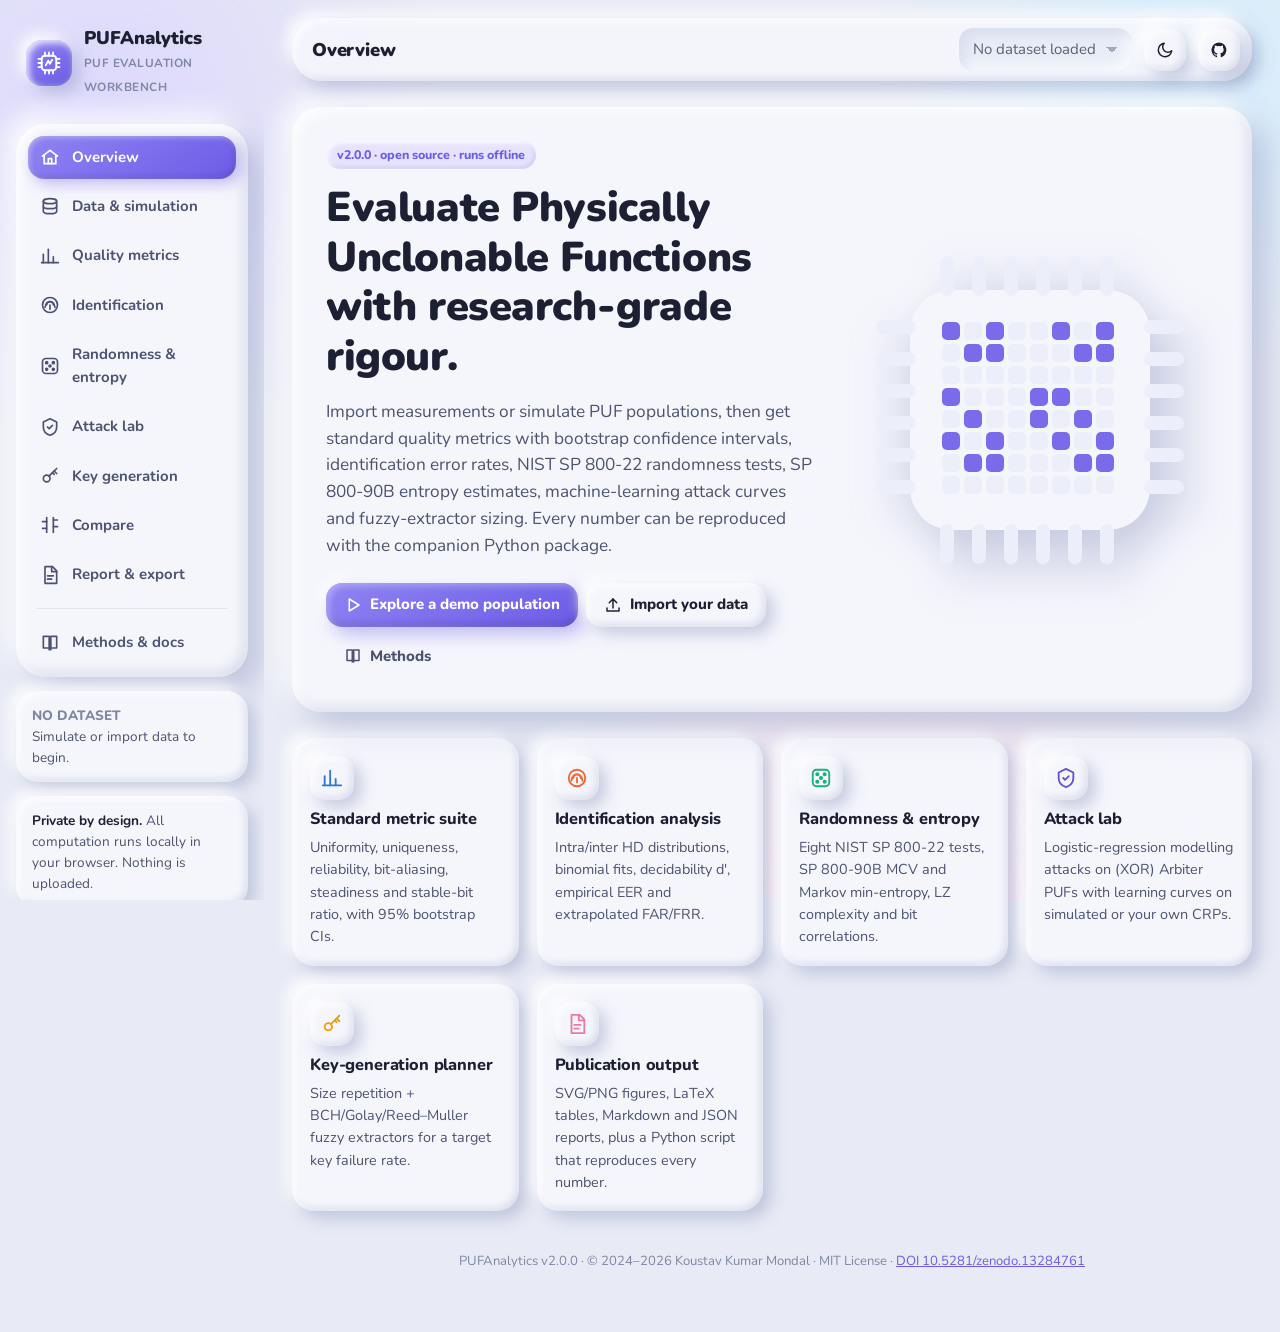
==== web/index.html @ c26ad5a9 "Add claymorphism web workbench, GitHub Pages deployment and cross-language parity tests - Static in-" ====
<!doctype html>
<html lang="en">
<head>
  <meta charset="utf-8">
  <meta name="viewport" content="width=device-width, initial-scale=1, viewport-fit=cover">
  <title>PUFAnalytics</title>
  <meta name="description" content="Research-grade, in-browser evaluation of Physically Unclonable Functions: uniqueness, reliability, bit-aliasing, NIST SP 800-22, SP 800-90B entropy, FAR/FRR, modelling attacks and fuzzy-extractor planning.">
  <meta name="author" content="Koustav Kumar Mondal">
  <meta name="theme-color" content="#6c5ce7">
  <meta property="og:title" content="PUFAnalytics — PUF evaluation workbench">
  <meta property="og:description" content="Evaluate, compare and report Physically Unclonable Functions entirely in your browser. Your data never leaves your device.">
  <meta property="og:type" content="website">
  <link rel="icon" href="assets/icon.svg" type="image/svg+xml">
  <link rel="manifest" href="manifest.webmanifest">
  <link rel="preconnect" href="https://fonts.googleapis.com">
  <link rel="preconnect" href="https://fonts.gstatic.com" crossorigin>
  <link rel="stylesheet" href="https://fonts.googleapis.com/css2?family=JetBrains+Mono:wght@400;600&family=Nunito:wght@500;600;700;800;900&display=swap">
  <link rel="stylesheet" href="css/clay.css">
  <script>
    try { const t = localStorage.getItem('pufa.theme'); if (t) document.documentElement.dataset.theme = JSON.parse(t); } catch (e) {}
  </script>
</head>
<body>
  <a class="skip-link" href="#main">Skip to content</a>
  <div class="app">
    <aside class="sidebar" id="sidebar" aria-label="Primary">
      <a class="brand" href="#/overview" aria-label="PUFAnalytics home">
        <span class="brand-logo"><svg viewBox="0 0 32 32" width="26" height="26" aria-hidden="true"><rect x="7" y="7" width="18" height="18" rx="4" fill="none" stroke="#fff" stroke-width="2.4"/><path d="M11 3v4M16 3v4M21 3v4M11 25v4M16 25v4M21 25v4M3 11h4M3 16h4M3 21h4M25 11h4M25 16h4M25 21h4" stroke="#fff" stroke-width="2.2" stroke-linecap="round"/><path d="M12 19l3-6 2 4 3-5" fill="none" stroke="#fff" stroke-width="2.2" stroke-linecap="round" stroke-linejoin="round"/></svg></span>
        <span><span class="brand-name">PUFAnalytics</span><br><span class="brand-sub">PUF evaluation workbench</span></span>
      </a>
      <nav class="nav" id="nav"></nav>
      <div class="side-card" id="side-dataset"></div>
      <div class="side-card small">
        <b>Private by design.</b> All computation runs locally in your browser. Nothing is uploaded.
      </div>
    </aside>
    <div class="overlay" id="overlay"></div>
    <div class="main" id="main" tabindex="-1">
      <header class="topbar">
        <button class="btn icon ghost menu-btn" id="menu-btn" aria-label="Open navigation" aria-controls="sidebar" aria-expanded="false"></button>
        <h1 id="view-title">Overview</h1>
        <label class="sr-only" for="ds-select">Active dataset</label>
        <select id="ds-select" class="hide-sm" style="max-width:260px;width:auto"></select>
        <button class="btn icon" id="theme-btn" aria-label="Toggle colour theme"></button>
        <a class="btn icon hide-sm" href="https://github.com/TakMashhido/PUFAnalytics" target="_blank" rel="noopener" aria-label="Source code on GitHub" id="gh-link"></a>
        <div class="progress" id="progress" aria-hidden="true"><span></span></div>
      </header>
      <main id="view" class="view" aria-live="polite"></main>
      <footer class="footer">
        PUFAnalytics v2.0.0 · © 2024–2026 Koustav Kumar Mondal · MIT License ·
        <a href="https://doi.org/10.5281/zenodo.13284761" target="_blank" rel="noopener">DOI 10.5281/zenodo.13284761</a>
      </footer>
    </div>
  </div>
  <noscript><div class="card" style="margin:20px">PUFAnalytics needs JavaScript enabled.</div></noscript>
  <script type="module" src="js/app.js"></script>
</body>
</html>
---- web/css/clay.css ----
/* PUFAnalytics — claymorphism design system */
:root {
  color-scheme: light;
  --font: "Nunito", system-ui, -apple-system, "Segoe UI", sans-serif;
  --mono: "JetBrains Mono", ui-monospace, SFMono-Regular, Menlo, monospace;
  --bg: #e8ebf5;
  --bg-blob-1: #d9d2ff;
  --bg-blob-2: #cdeefe;
  --bg-blob-3: #ffe0ec;
  --clay: #f5f6fc;
  --clay-2: #eceffa;
  --clay-inset: #e4e8f5;
  --ink-1: #1d2033;
  --ink-2: #4c5270;
  --ink-3: #7f86a3;
  --grid: #e1e3ee;
  --axis: #c3c6d8;
  --track: #e2e5f1;
  --accent: #6c5ce7;
  --accent-2: #8f83f3;
  --accent-ink: #ffffff;
  --accent-soft: #e7e3ff;
  --shadow-dark: rgba(122, 132, 178, 0.38);
  --shadow-light: rgba(255, 255, 255, 0.95);
  --inner-dark: rgba(122, 132, 178, 0.22);
  --inner-light: rgba(255, 255, 255, 0.85);
  --clay-shadow: 14px 14px 30px var(--shadow-dark), -10px -10px 26px var(--shadow-light),
    inset 5px 5px 12px var(--inner-light), inset -5px -5px 12px var(--inner-dark);
  --clay-shadow-sm: 7px 7px 16px var(--shadow-dark), -6px -6px 14px var(--shadow-light),
    inset 3px 3px 7px var(--inner-light), inset -3px -3px 7px var(--inner-dark);
  --clay-pressed: inset 6px 6px 12px var(--inner-dark), inset -6px -6px 12px var(--inner-light);
  --radius-lg: 30px;
  --radius: 22px;
  --radius-sm: 14px;
  /* data palette (validated categorical order, light steps) */
  --series-1: #2a78d6; --series-2: #eb6834; --series-3: #1baf7a; --series-4: #eda100;
  --series-5: #e87ba4; --series-6: #008300; --series-7: #6250d6; --series-8: #e34948;
  --seq-lo: #eef4fd; --seq-hi: #0d366b;
  --div-lo: #2a78d6; --div-mid: #f0efec; --div-hi: #e34948;
  --bit0: #e6e9f5; --bit1: #3b3f8f;
  --status-good: #0ca30c; --status-fair: #c98500; --status-poor: #d03b3b; --status-na: #9aa0b8;
  --good-ink: #006300; --fair-ink: #8a5a00; --poor-ink: #a32424;
}
@media (prefers-color-scheme: dark) {
  :root:not([data-theme="light"]) {
    color-scheme: dark;
    --bg: #141824; --bg-blob-1: #2a2356; --bg-blob-2: #123246; --bg-blob-3: #3a1c32;
    --clay: #1f2434; --clay-2: #252b3d; --clay-inset: #191d2b;
    --ink-1: #eef0f8; --ink-2: #c3c7da; --ink-3: #8b91ab;
    --grid: #2e3447; --axis: #434a62; --track: #2b3144;
    --accent: #8b7cf6; --accent-2: #a89dfa; --accent-ink: #0f1020; --accent-soft: #2f2a55;
    --shadow-dark: rgba(0, 0, 0, 0.55); --shadow-light: rgba(80, 92, 130, 0.16);
    --inner-dark: rgba(0, 0, 0, 0.35); --inner-light: rgba(255, 255, 255, 0.06);
    --series-1: #3987e5; --series-2: #d95926; --series-3: #199e70; --series-4: #c98500;
    --series-5: #d55181; --series-6: #008300; --series-7: #9085e9; --series-8: #e66767;
    --seq-lo: #1c2333; --seq-hi: #9ec5f4;
    --div-lo: #3987e5; --div-mid: #383835; --div-hi: #e66767;
    --bit0: #262c3f; --bit1: #a89dfa;
    --good-ink: #4cd04c; --fair-ink: #f0b437; --poor-ink: #ff7b7b;
  }
}
:root[data-theme="dark"] {
  color-scheme: dark;
  --bg: #141824; --bg-blob-1: #2a2356; --bg-blob-2: #123246; --bg-blob-3: #3a1c32;
  --clay: #1f2434; --clay-2: #252b3d; --clay-inset: #191d2b;
  --ink-1: #eef0f8; --ink-2: #c3c7da; --ink-3: #8b91ab;
  --grid: #2e3447; --axis: #434a62; --track: #2b3144;
  --accent: #8b7cf6; --accent-2: #a89dfa; --accent-ink: #0f1020; --accent-soft: #2f2a55;
  --shadow-dark: rgba(0, 0, 0, 0.55); --shadow-light: rgba(80, 92, 130, 0.16);
  --inner-dark: rgba(0, 0, 0, 0.35); --inner-light: rgba(255, 255, 255, 0.06);
  --series-1: #3987e5; --series-2: #d95926; --series-3: #199e70; --series-4: #c98500;
  --series-5: #d55181; --series-6: #008300; --series-7: #9085e9; --series-8: #e66767;
  --seq-lo: #1c2333; --seq-hi: #9ec5f4;
  --div-lo: #3987e5; --div-mid: #383835; --div-hi: #e66767;
  --bit0: #262c3f; --bit1: #a89dfa;
  --good-ink: #4cd04c; --fair-ink: #f0b437; --poor-ink: #ff7b7b;
}

* { box-sizing: border-box; }
html { -webkit-text-size-adjust: 100%; }
body {
  margin: 0; font-family: var(--font); color: var(--ink-1); background: var(--bg);
  font-size: 15px; line-height: 1.55; min-height: 100vh; overflow-x: hidden;
}
body::before {
  content: ""; position: fixed; inset: 0; z-index: -1; pointer-events: none;
  background:
    radial-gradient(38vmax 38vmax at 8% 12%, var(--bg-blob-1), transparent 70%),
    radial-gradient(34vmax 34vmax at 92% 8%, var(--bg-blob-2), transparent 70%),
    radial-gradient(40vmax 40vmax at 70% 100%, var(--bg-blob-3), transparent 70%);
  opacity: 0.75;
}
a { color: var(--accent); }
h1, h2, h3, h4 { margin: 0 0 0.4em; line-height: 1.2; letter-spacing: -0.01em; }
h1 { font-size: clamp(1.7rem, 3.4vw, 2.6rem); font-weight: 900; }
h2 { font-size: 1.25rem; font-weight: 800; }
h3 { font-size: 1.02rem; font-weight: 800; }
p { margin: 0 0 0.8em; }
code, kbd, .mono { font-family: var(--mono); font-size: 0.88em; }
:focus-visible { outline: 3px solid var(--accent); outline-offset: 3px; border-radius: 8px; }
.sr-only { position: absolute; width: 1px; height: 1px; overflow: hidden; clip: rect(0 0 0 0); white-space: nowrap; }
.skip-link { position: absolute; left: -999px; top: 8px; z-index: 100; background: var(--clay); padding: 8px 14px; border-radius: 12px; }
.skip-link:focus { left: 12px; }

/* ------------------------------------------------------------------ shell */
.app { display: grid; grid-template-columns: 264px minmax(0, 1fr); min-height: 100vh; }
.sidebar {
  position: sticky; top: 0; height: 100vh; padding: 22px 16px; display: flex; flex-direction: column; gap: 14px;
  overflow-y: auto; z-index: 30;
}
.brand { display: flex; align-items: center; gap: 12px; padding: 6px 10px 12px; text-decoration: none; color: inherit; }
.brand-logo {
  width: 46px; height: 46px; border-radius: 16px; display: grid; place-items: center; flex: none;
  background: linear-gradient(145deg, var(--accent-2), var(--accent)); box-shadow: var(--clay-shadow-sm);
}
.brand-name { font-weight: 900; font-size: 1.15rem; line-height: 1.1; }
.brand-sub { font-size: 0.74rem; color: var(--ink-3); font-weight: 700; letter-spacing: 0.04em; text-transform: uppercase; }
.nav { display: flex; flex-direction: column; gap: 6px; padding: 12px; border-radius: var(--radius-lg); background: var(--clay); box-shadow: var(--clay-shadow); }
.nav a {
  display: flex; align-items: center; gap: 12px; padding: 10px 12px; border-radius: 16px; color: var(--ink-2);
  text-decoration: none; font-weight: 700; transition: background 0.2s, color 0.2s, box-shadow 0.2s, transform 0.15s;
}
.nav a svg { width: 20px; height: 20px; flex: none; }
.nav a:hover { color: var(--ink-1); background: var(--clay-2); }
.nav a[aria-current="page"] { color: var(--accent-ink); background: linear-gradient(145deg, var(--accent-2), var(--accent)); box-shadow: 5px 5px 14px rgba(108, 92, 231, 0.38), inset 2px 2px 5px rgba(255, 255, 255, 0.35), inset -2px -2px 6px rgba(0, 0, 0, 0.12); }
.nav-sep { height: 1px; background: var(--grid); margin: 6px 8px; }
.side-card { padding: 14px 16px; border-radius: var(--radius); background: var(--clay); box-shadow: var(--clay-shadow-sm); font-size: 0.85rem; color: var(--ink-2); }
.side-card b { color: var(--ink-1); }

.main { min-width: 0; padding: 18px 28px 60px; }
.topbar {
  position: sticky; top: 12px; z-index: 20; display: flex; align-items: center; gap: 12px; padding: 10px 12px 10px 20px;
  border-radius: var(--radius-lg); background: color-mix(in srgb, var(--clay) 88%, transparent); backdrop-filter: blur(12px);
  box-shadow: var(--clay-shadow-sm); margin-bottom: 26px;
}
.topbar h1 { font-size: 1.15rem; margin: 0; font-weight: 900; flex: 1; min-width: 0; white-space: nowrap; overflow: hidden; text-overflow: ellipsis; }
.topbar .menu-btn { display: none; }
.progress { position: absolute; left: 20px; right: 20px; bottom: 4px; height: 4px; border-radius: 4px; overflow: hidden; opacity: 0; transition: opacity 0.3s; }
.progress.on { opacity: 1; }
.progress span { display: block; height: 100%; width: 0; background: linear-gradient(90deg, var(--accent-2), var(--accent)); border-radius: 4px; transition: width 0.25s; }

/* ------------------------------------------------------------------ clay primitives */
.card { background: var(--clay); border-radius: var(--radius-lg); box-shadow: var(--clay-shadow); padding: 22px 24px; min-width: 0; position: relative; }
.card.flat { box-shadow: var(--clay-shadow-sm); }
.card-head { display: flex; align-items: flex-start; gap: 12px; margin-bottom: 12px; flex-wrap: wrap; }
.card-head h2, .card-head h3 { margin: 0; flex: 1; min-width: 160px; }
.card-sub { color: var(--ink-3); font-size: 0.86rem; margin: 2px 0 0; font-weight: 600; }
.inset { background: var(--clay-inset); border-radius: var(--radius); box-shadow: var(--clay-pressed); padding: 14px 16px; }

.grid { display: grid; gap: 26px; }
.grid-2 { grid-template-columns: repeat(2, minmax(0, 1fr)); }
.grid-3 { grid-template-columns: repeat(3, minmax(0, 1fr)); }
.grid-auto { grid-template-columns: repeat(auto-fit, minmax(min(100%, 300px), 1fr)); }
.span-2 { grid-column: span 2; }
.span-all { grid-column: 1 / -1; }
.stack { display: flex; flex-direction: column; gap: 14px; }
.row { display: flex; gap: 12px; align-items: center; flex-wrap: wrap; }
.spacer { flex: 1; }
.muted { color: var(--ink-3); }
.small { font-size: 0.85rem; }

.btn {
  appearance: none; border: 0; cursor: pointer; font: inherit; font-weight: 800; color: var(--ink-1);
  display: inline-flex; align-items: center; justify-content: center; gap: 8px; padding: 10px 18px; min-height: 42px;
  border-radius: 16px; background: var(--clay); box-shadow: var(--clay-shadow-sm); transition: transform 0.12s, box-shadow 0.2s, background 0.2s;
  white-space: nowrap; text-decoration: none;
}
.btn svg { width: 18px; height: 18px; flex: none; }
.btn:hover { transform: translateY(-1px); }
.btn:active { transform: translateY(1px) scale(0.98); box-shadow: var(--clay-pressed); }
.btn[disabled] { opacity: 0.55; cursor: not-allowed; transform: none; }
.btn.primary { color: var(--accent-ink); background: linear-gradient(145deg, var(--accent-2), var(--accent)); box-shadow: 7px 7px 18px rgba(108, 92, 231, 0.4), -5px -5px 14px var(--shadow-light), inset 3px 3px 7px rgba(255, 255, 255, 0.35), inset -3px -3px 8px rgba(0, 0, 0, 0.15); }
.btn.small { min-height: 34px; padding: 6px 12px; border-radius: 12px; font-size: 0.84rem; }
.btn.icon { padding: 0; width: 42px; }
.btn.icon.small { width: 34px; }
.btn.ghost { background: transparent; box-shadow: none; color: var(--ink-2); }
.btn.ghost:hover { background: var(--clay-2); }
.btn.danger { color: var(--poor-ink); }
.btn-group { display: inline-flex; gap: 8px; flex-wrap: wrap; }

.field { display: flex; flex-direction: column; gap: 6px; min-width: 0; }
.field > span, .field > label { font-size: 0.8rem; font-weight: 800; color: var(--ink-2); letter-spacing: 0.02em; }
.field small { color: var(--ink-3); font-size: 0.76rem; }
input[type="text"], input[type="number"], input[type="search"], select, textarea {
  font: inherit; color: var(--ink-1); background: var(--clay-inset); border: 0; border-radius: 14px; padding: 10px 14px;
  box-shadow: var(--clay-pressed); min-height: 42px; width: 100%; min-width: 0;
}
textarea { font-family: var(--mono); font-size: 0.82rem; min-height: 140px; resize: vertical; line-height: 1.45; }
select { appearance: none; padding-right: 36px; background-image: linear-gradient(45deg, transparent 50%, var(--ink-3) 50%), linear-gradient(135deg, var(--ink-3) 50%, transparent 50%); background-position: calc(100% - 20px) 52%, calc(100% - 14px) 52%; background-size: 6px 6px; background-repeat: no-repeat; }
input:focus, select:focus, textarea:focus { outline: 3px solid color-mix(in srgb, var(--accent) 55%, transparent); outline-offset: 1px; }
input[type="range"] { width: 100%; accent-color: var(--accent); }
.form-grid { display: grid; gap: 14px; grid-template-columns: repeat(auto-fill, minmax(min(100%, 150px), 1fr)); }

.seg { display: inline-flex; padding: 5px; border-radius: 16px; background: var(--clay-inset); box-shadow: var(--clay-pressed); gap: 4px; flex-wrap: wrap; }
.seg button { border: 0; background: transparent; font: inherit; font-weight: 800; font-size: 0.84rem; color: var(--ink-2); padding: 7px 14px; border-radius: 12px; cursor: pointer; }
.seg button[aria-pressed="true"] { background: var(--clay); color: var(--ink-1); box-shadow: var(--clay-shadow-sm); }

.chip { display: inline-flex; align-items: center; gap: 6px; padding: 4px 11px; border-radius: 999px; font-size: 0.78rem; font-weight: 800; background: var(--clay-2); color: var(--ink-2); box-shadow: inset 2px 2px 4px var(--inner-light), inset -2px -2px 4px var(--inner-dark); }
.chip.accent { background: var(--accent-soft); color: var(--accent); }
.badge { display: inline-flex; align-items: center; gap: 5px; font-size: 0.76rem; font-weight: 900; padding: 3px 10px 3px 7px; border-radius: 999px; letter-spacing: 0.02em; }
.badge svg { width: 14px; height: 14px; }
.badge.good { color: var(--good-ink); background: color-mix(in srgb, var(--status-good) 16%, transparent); }
.badge.fair { color: var(--fair-ink); background: color-mix(in srgb, var(--status-fair) 18%, transparent); }
.badge.poor { color: var(--poor-ink); background: color-mix(in srgb, var(--status-poor) 16%, transparent); }
.badge.na { color: var(--ink-3); background: var(--clay-2); }

/* ------------------------------------------------------------------ hero & kpis */
.hero { display: grid; grid-template-columns: minmax(0, 1.3fr) minmax(0, 1fr); gap: 28px; align-items: center; padding: 34px; }
.hero p.lead { font-size: 1.08rem; color: var(--ink-2); max-width: 60ch; }
.hero-art { display: grid; place-items: center; }
.hero-art svg { width: 100%; max-width: 360px; height: auto; filter: drop-shadow(14px 18px 22px var(--shadow-dark)); }
.feature-list { display: grid; grid-template-columns: repeat(auto-fit, minmax(min(100%, 220px), 1fr)); gap: 18px; }
.feature { padding: 18px; border-radius: var(--radius); background: var(--clay); box-shadow: var(--clay-shadow-sm); }
.feature .ico { width: 44px; height: 44px; border-radius: 15px; display: grid; place-items: center; margin-bottom: 10px; box-shadow: var(--clay-shadow-sm); }
.feature .ico svg { width: 22px; height: 22px; }
.feature p { color: var(--ink-2); font-size: 0.9rem; margin: 0; }

.kpis { display: grid; gap: 22px; grid-template-columns: repeat(auto-fill, minmax(min(100%, 290px), 1fr)); }
.kpi { display: flex; gap: 14px; align-items: center; padding: 18px 18px; border-radius: var(--radius-lg); background: var(--clay); box-shadow: var(--clay-shadow); min-width: 0; }
.kpi .kpi-body { min-width: 0; flex: 1; }
.kpi .kpi-label { font-size: 0.8rem; font-weight: 800; color: var(--ink-2); display: flex; gap: 6px; align-items: center; }
.kpi .kpi-value { font-size: 1.65rem; font-weight: 900; line-height: 1.15; letter-spacing: -0.02em; }
.kpi .kpi-value small { font-size: 0.9rem; font-weight: 800; color: var(--ink-3); margin-left: 2px; }
.kpi .kpi-foot { font-size: 0.76rem; color: var(--ink-3); font-weight: 700; margin-top: 2px; }
.gauge { flex: none; }
.tile { padding: 14px 16px; border-radius: var(--radius); background: var(--clay-inset); box-shadow: var(--clay-pressed); min-width: 0; }
.tile .t-label { font-size: 0.76rem; font-weight: 800; color: var(--ink-3); text-transform: uppercase; letter-spacing: 0.05em; }
.tile .t-value { font-size: 1.35rem; font-weight: 900; font-variant-numeric: tabular-nums; overflow-wrap: anywhere; }
.tiles { display: grid; gap: 14px; grid-template-columns: repeat(auto-fill, minmax(min(100%, 150px), 1fr)); }

.score-ring { position: relative; width: 150px; height: 150px; flex: none; }
.score-ring .num { position: absolute; inset: 0; display: grid; place-items: center; text-align: center; font-weight: 900; font-size: 2.2rem; line-height: 1; }
.score-ring .num small { display: block; font-size: 0.72rem; color: var(--ink-3); font-weight: 800; letter-spacing: 0.06em; text-transform: uppercase; margin-top: 4px; }

/* ------------------------------------------------------------------ charts */
.chart { width: 100%; min-height: 120px; position: relative; }
.chart svg { display: block; max-width: 100%; height: auto; border-radius: 12px; }
.chart-tools { display: flex; gap: 6px; flex-wrap: wrap; }
.chart-table { max-height: 320px; overflow: auto; margin-top: 12px; }
.chart-tip {
  position: fixed; left: 0; top: 0; z-index: 1000; pointer-events: none; opacity: 0; transition: opacity 0.12s;
  background: var(--clay); color: var(--ink-1); border-radius: 14px; padding: 9px 12px; font-size: 0.8rem; min-width: 140px;
  box-shadow: 8px 8px 22px var(--shadow-dark), inset 2px 2px 5px var(--inner-light); border: 1px solid var(--grid);
}
.tip-head { font-weight: 800; color: var(--ink-2); margin-bottom: 4px; }
.tip-row { display: flex; align-items: center; gap: 7px; }
.tip-row b { margin-left: auto; padding-left: 12px; font-variant-numeric: tabular-nums; }
.tip-key { width: 10px; height: 10px; border-radius: 3px; flex: none; }

/* ------------------------------------------------------------------ tables */
.table-wrap { overflow-x: auto; border-radius: var(--radius-sm); }
.data-table { width: 100%; border-collapse: separate; border-spacing: 0; font-size: 0.86rem; }
.data-table th { text-align: left; font-size: 0.74rem; text-transform: uppercase; letter-spacing: 0.05em; color: var(--ink-3); font-weight: 900; padding: 8px 10px; position: sticky; top: 0; background: var(--clay); }
.data-table td { padding: 9px 10px; border-top: 1px solid var(--grid); font-variant-numeric: tabular-nums; vertical-align: middle; }
.data-table tr:hover td { background: color-mix(in srgb, var(--accent-soft) 45%, transparent); }
.data-table td.num, .data-table th.num { text-align: right; }
.pbar { height: 8px; border-radius: 6px; background: var(--track); min-width: 70px; overflow: hidden; }
.pbar span { display: block; height: 100%; border-radius: 6px; }

/* ------------------------------------------------------------------ data */
.dropzone { border-radius: var(--radius); padding: 26px; text-align: center; background: var(--clay-inset); box-shadow: var(--clay-pressed); border: 2px dashed var(--axis); cursor: pointer; transition: border-color 0.2s, background 0.2s; }
.dropzone.drag { border-color: var(--accent); background: var(--accent-soft); }
.dropzone svg { width: 40px; height: 40px; color: var(--accent); }
.ds-list { display: flex; flex-direction: column; gap: 12px; }
.ds-item { display: flex; align-items: center; gap: 12px; padding: 12px 14px; border-radius: 18px; background: var(--clay); box-shadow: var(--clay-shadow-sm); flex-wrap: wrap; }
.ds-item.active { outline: 3px solid color-mix(in srgb, var(--accent) 60%, transparent); }
.ds-item .ds-name { font-weight: 800; overflow-wrap: anywhere; }
.ds-item .ds-info { flex: 1; min-width: 160px; }
.cond-row { display: grid; grid-template-columns: minmax(0, 1fr) 110px 42px; gap: 8px; align-items: center; }
.bitstr { font-family: var(--mono); font-size: 0.78rem; overflow-wrap: anywhere; letter-spacing: 0.04em; color: var(--ink-2); }

/* ------------------------------------------------------------------ docs */
.prose { max-width: 78ch; }
.prose h3 { margin-top: 1.4em; }
.prose pre, pre.code { background: var(--clay-inset); box-shadow: var(--clay-pressed); padding: 14px 16px; border-radius: 16px; overflow-x: auto; font-family: var(--mono); font-size: 0.8rem; line-height: 1.5; color: var(--ink-1); white-space: pre; }
.formula { padding: 10px 14px; margin: 8px 0 12px; border-radius: 14px; background: var(--clay-inset); box-shadow: var(--clay-pressed); overflow-x: auto; }
.def-grid { display: grid; gap: 20px; grid-template-columns: repeat(auto-fit, minmax(min(100%, 340px), 1fr)); }
.ref-list li { margin-bottom: 0.5em; color: var(--ink-2); }
details.acc { border-radius: var(--radius); background: var(--clay); box-shadow: var(--clay-shadow-sm); padding: 4px 18px; }
details.acc summary { cursor: pointer; font-weight: 800; padding: 12px 0; }

/* ------------------------------------------------------------------ toast & misc */
.toasts { position: fixed; right: 18px; bottom: 18px; z-index: 2000; display: flex; flex-direction: column; gap: 10px; max-width: min(380px, calc(100vw - 36px)); }
.toast { padding: 12px 16px; border-radius: 18px; background: var(--clay); box-shadow: var(--clay-shadow); font-weight: 700; display: flex; gap: 10px; align-items: flex-start; animation: pop 0.25s ease-out; }
.toast.error { color: var(--poor-ink); }
.toast.success .dot { background: var(--status-good); }
.toast .dot { width: 10px; height: 10px; border-radius: 50%; background: var(--accent); margin-top: 7px; flex: none; }
.toast.error .dot { background: var(--status-poor); }
@keyframes pop { from { transform: translateY(10px) scale(0.96); opacity: 0; } to { transform: none; opacity: 1; } }
.view { animation: fade 0.3s ease-out; }
@keyframes fade { from { opacity: 0; transform: translateY(6px); } to { opacity: 1; transform: none; } }
.empty { text-align: center; padding: 40px 20px; }
.empty svg { width: 80px; height: 80px; color: var(--accent); margin-bottom: 8px; }
.footer { margin-top: 40px; text-align: center; color: var(--ink-3); font-size: 0.82rem; }
.overlay { display: none; }
.kbd-hint { font-size: 0.75rem; color: var(--ink-3); }

/* ------------------------------------------------------------------ responsive */
@media (max-width: 1180px) { .grid-3 { grid-template-columns: repeat(2, minmax(0, 1fr)); } }
@media (max-width: 1024px) {
  .app { grid-template-columns: minmax(0, 1fr); }
  .sidebar { position: fixed; left: 0; top: 0; bottom: 0; width: 284px; transform: translateX(-110%); transition: transform 0.28s ease; background: var(--bg); box-shadow: 10px 0 40px var(--shadow-dark); }
  .sidebar.open { transform: none; }
  .overlay.open { display: block; position: fixed; inset: 0; z-index: 25; background: rgba(10, 12, 25, 0.35); }
  .topbar .menu-btn { display: inline-flex; }
  .main { padding: 12px 16px 50px; }
  .hero { grid-template-columns: minmax(0, 1fr); padding: 24px; }
  .hero-art { display: none; }
}
@media (max-width: 760px) {
  .grid-2, .grid-3 { grid-template-columns: minmax(0, 1fr); }
  .span-2 { grid-column: auto; }
  .card { padding: 18px 16px; border-radius: 24px; }
  .grid { gap: 20px; }
  .topbar { padding: 8px 8px 8px 12px; gap: 8px; top: 8px; }
  .topbar .hide-sm { display: none; }
  .kpi .kpi-value { font-size: 1.4rem; }
  .cond-row { grid-template-columns: minmax(0, 1fr) 90px 42px; }
}
@media (prefers-reduced-motion: reduce) { *, *::before, *::after { animation: none !important; transition: none !important; } }
@media print {
  body::before, .sidebar, .topbar, .chart-tools, .no-print, .toasts { display: none !important; }
  .app { display: block; }
  .main { padding: 0; }
  .card { box-shadow: none; border: 1px solid #ccc; break-inside: avoid; }
}
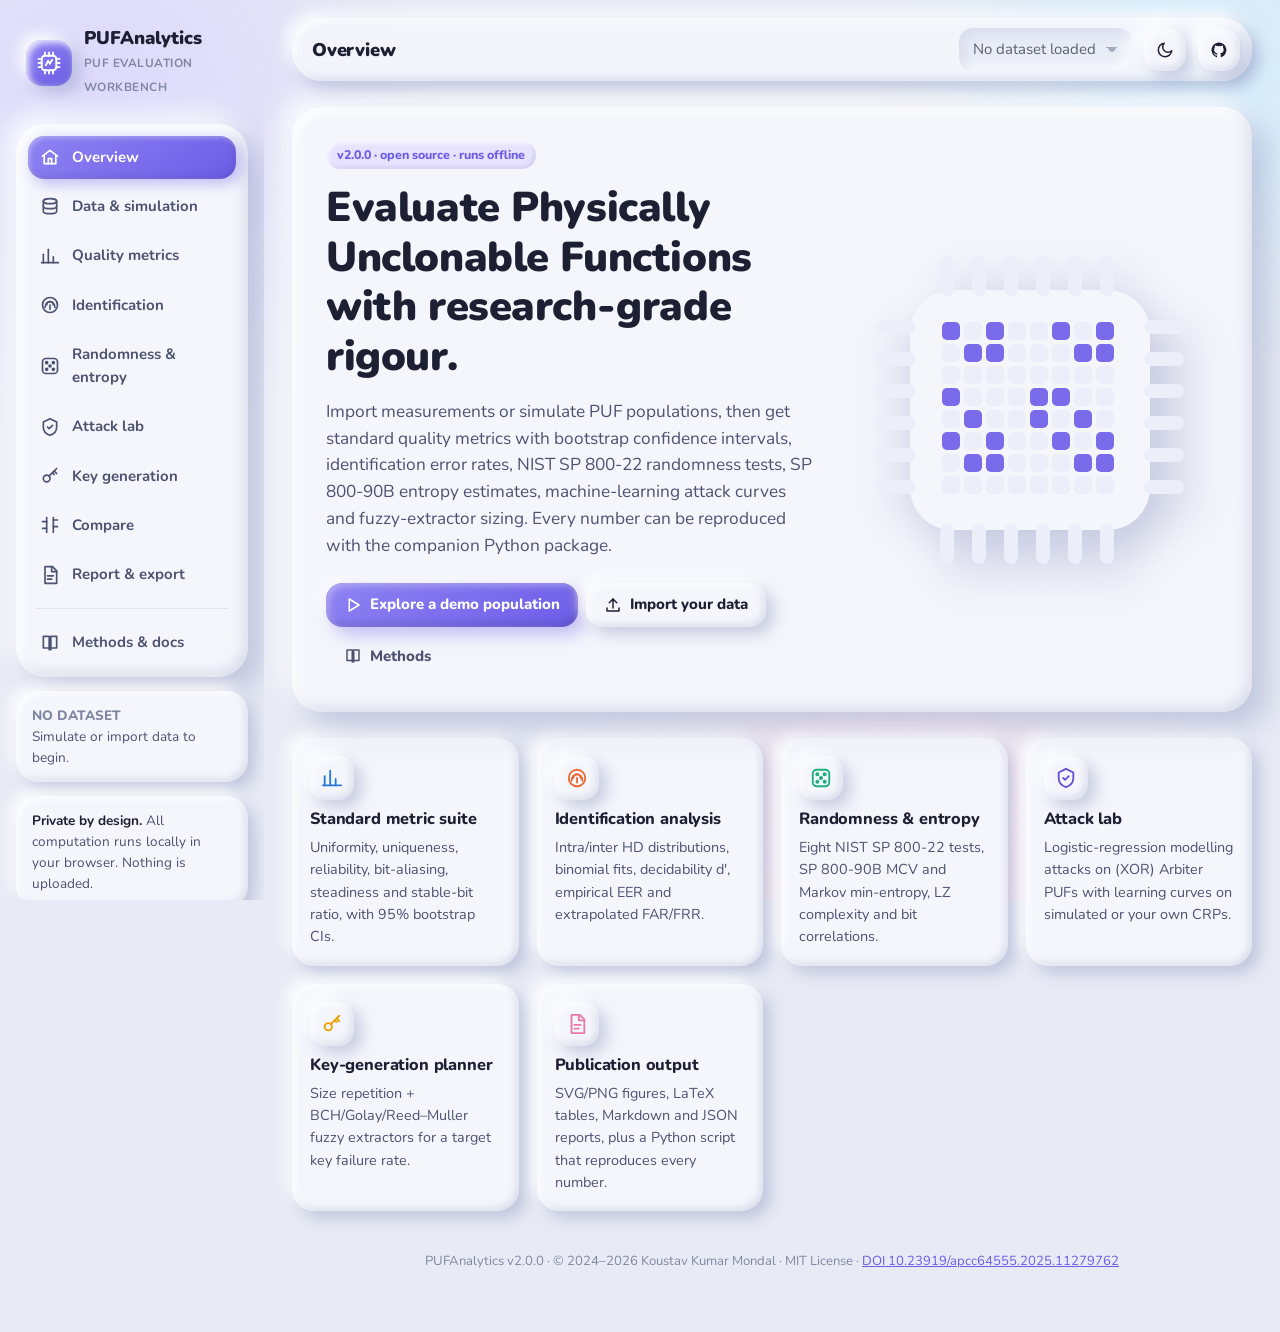
==== commit ded6da4e: "Cite the IEEE APCC 2025 paper and use its DOI everywhere Replace the old Zenodo DOI with doi:10.2391" ====
--- a/web/index.html
+++ b/web/index.html
@@ -48,7 +48,7 @@
       <main id="view" class="view" aria-live="polite"></main>
       <footer class="footer">
         PUFAnalytics v2.0.0 · © 2024–2026 Koustav Kumar Mondal · MIT License ·
-        <a href="https://doi.org/10.5281/zenodo.13284761" target="_blank" rel="noopener">DOI 10.5281/zenodo.13284761</a>
+        <a href="https://doi.org/10.23919/apcc64555.2025.11279762" target="_blank" rel="noopener">DOI 10.23919/apcc64555.2025.11279762</a>
       </footer>
     </div>
   </div>
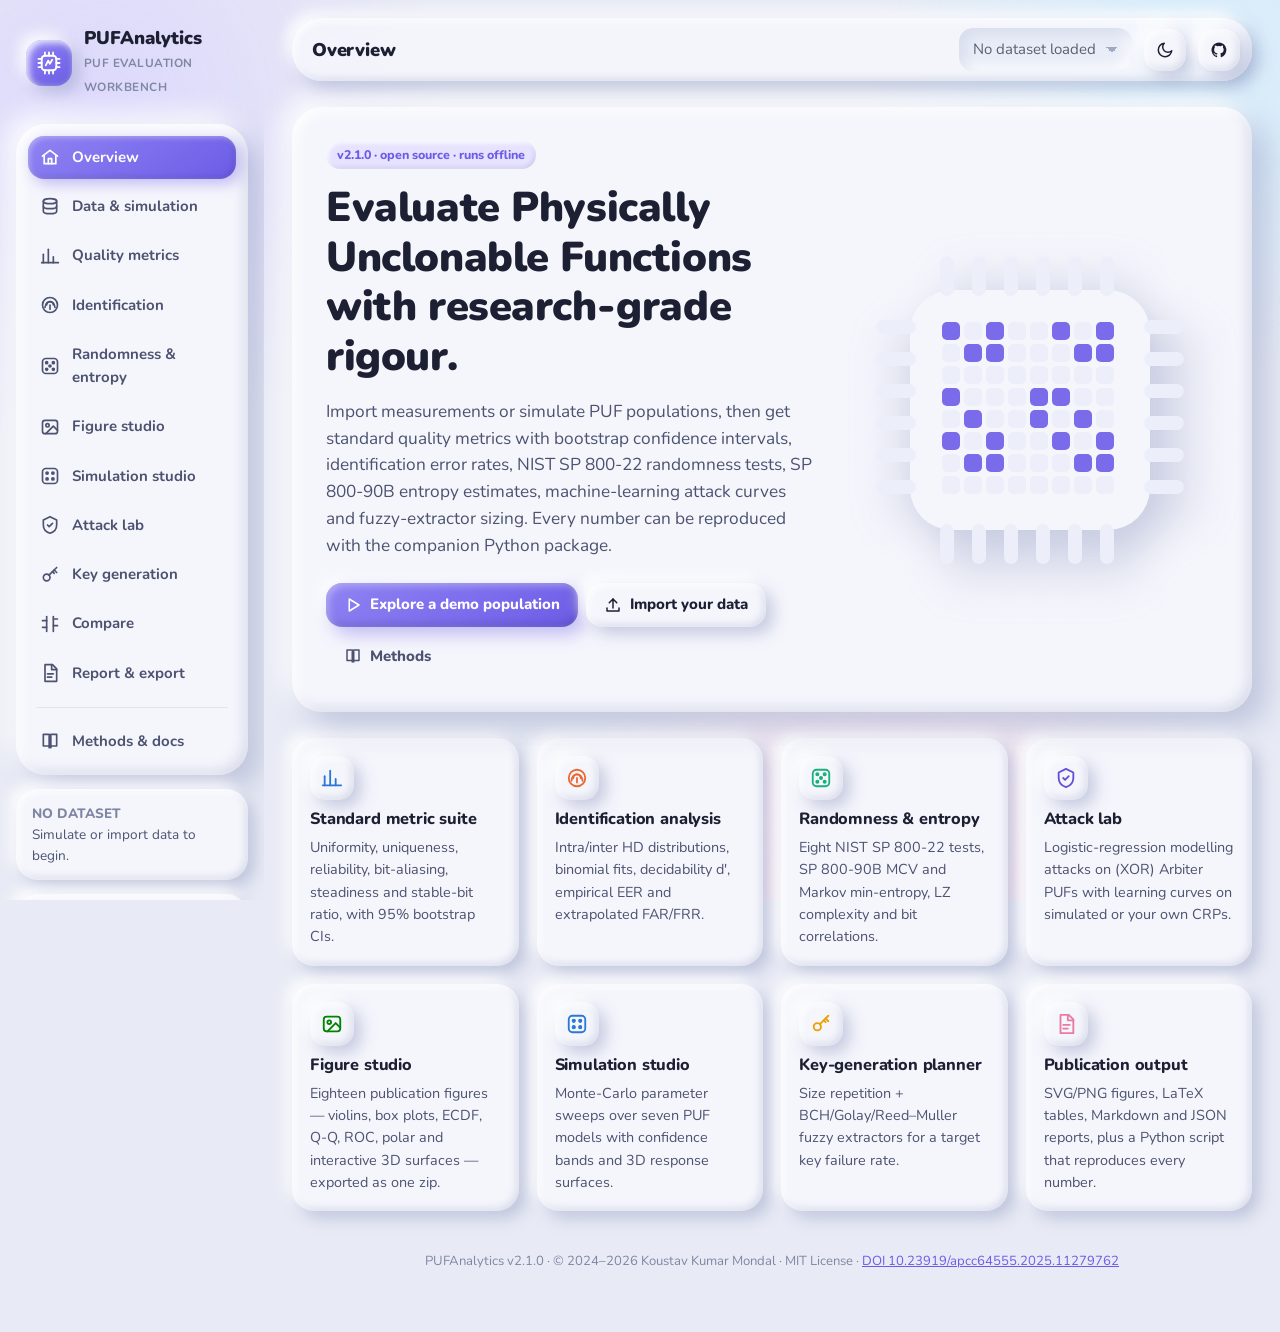
==== commit 653715d3: "Add Figure studio, Simulation studio and 3D charts (v2.1.0) - Figure studio: 18 publication figures " ====
--- a/web/index.html
+++ b/web/index.html
@@ -47,7 +47,7 @@
       </header>
       <main id="view" class="view" aria-live="polite"></main>
       <footer class="footer">
-        PUFAnalytics v2.0.0 · © 2024–2026 Koustav Kumar Mondal · MIT License ·
+        PUFAnalytics v2.1.0 · © 2024–2026 Koustav Kumar Mondal · MIT License ·
         <a href="https://doi.org/10.23919/apcc64555.2025.11279762" target="_blank" rel="noopener">DOI 10.23919/apcc64555.2025.11279762</a>
       </footer>
     </div>
--- a/web/css/clay.css
+++ b/web/css/clay.css
@@ -236,6 +236,8 @@
 .chart { width: 100%; min-height: 120px; position: relative; }
 .chart svg { display: block; max-width: 100%; height: auto; border-radius: 12px; }
 .chart-tools { display: flex; gap: 6px; flex-wrap: wrap; }
+.chart3d-tools { display: flex; gap: 4px; flex-wrap: wrap; margin-bottom: 6px; }
+.chart3d-tools .btn { min-height: 30px; padding: 4px 10px; font-size: 0.8rem; }
 .chart-table { max-height: 320px; overflow: auto; margin-top: 12px; }
 .chart-tip {
   position: fixed; left: 0; top: 0; z-index: 1000; pointer-events: none; opacity: 0; transition: opacity 0.12s;
